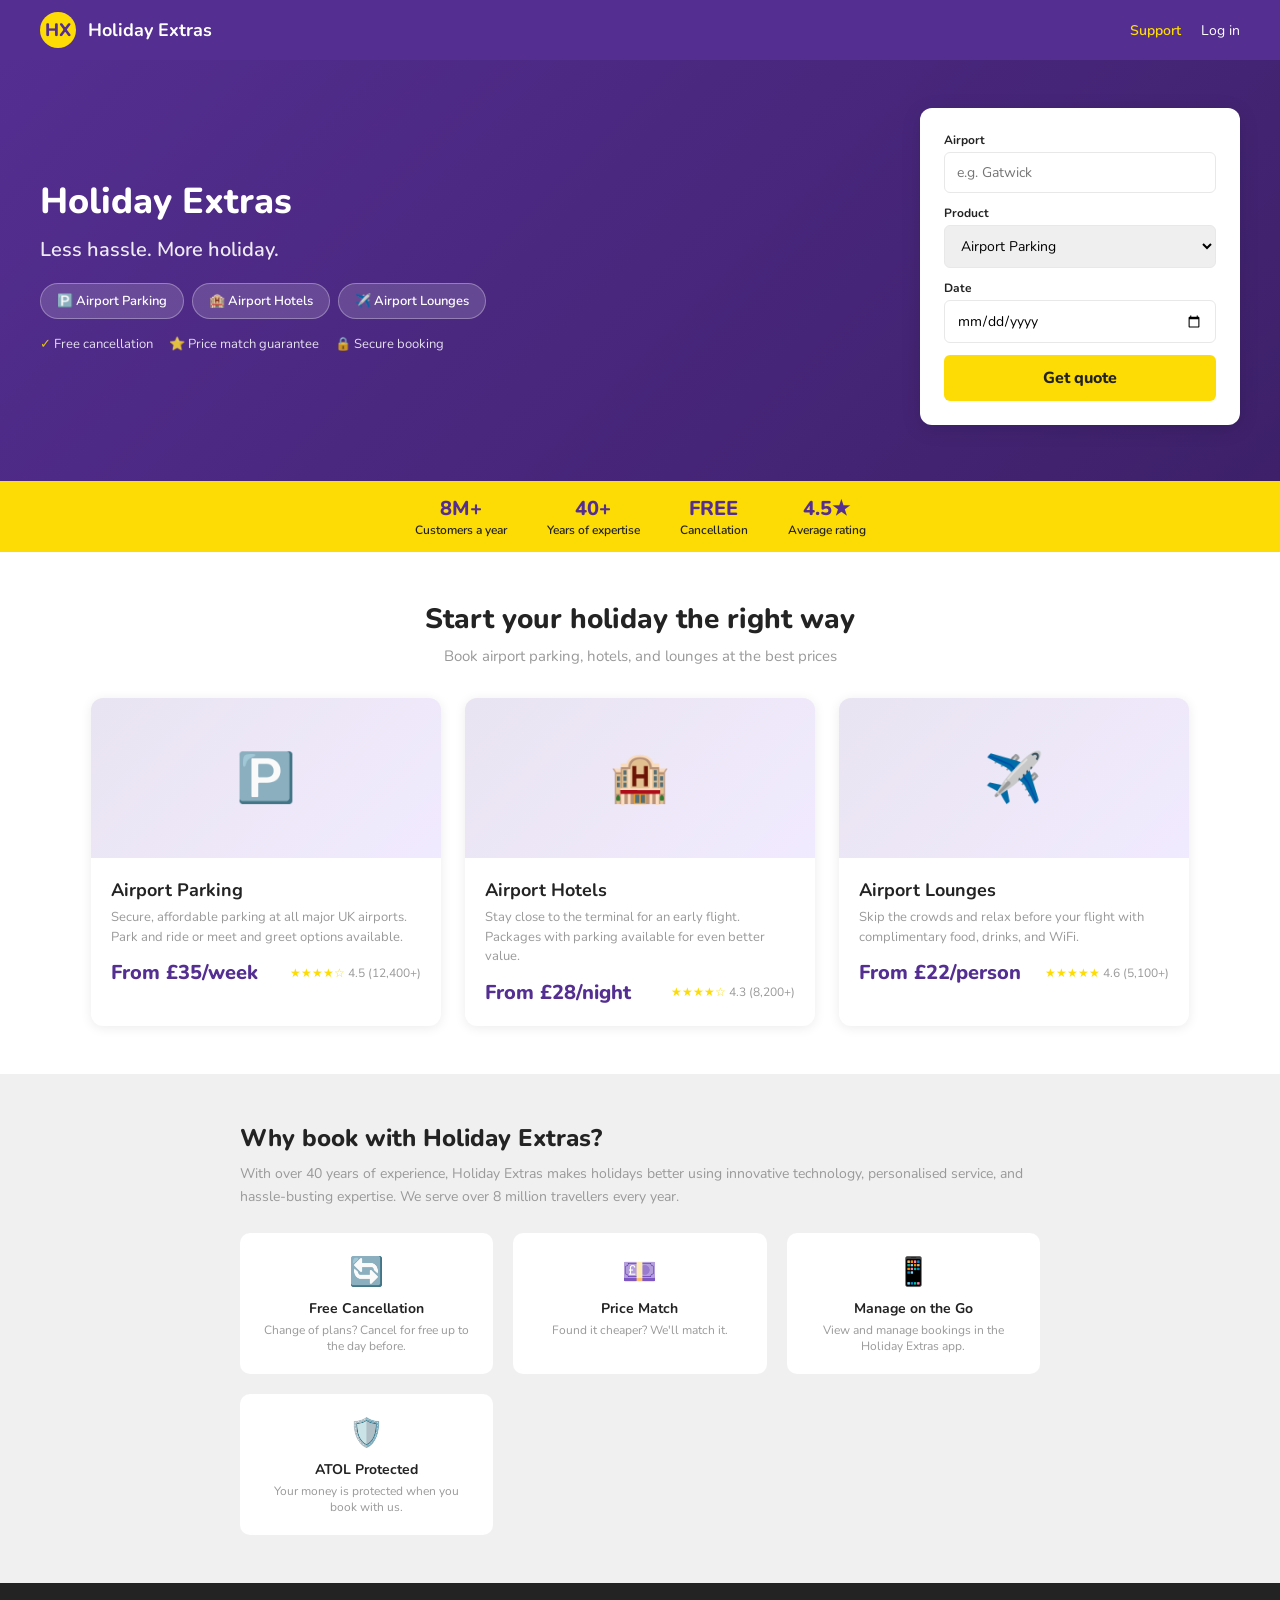
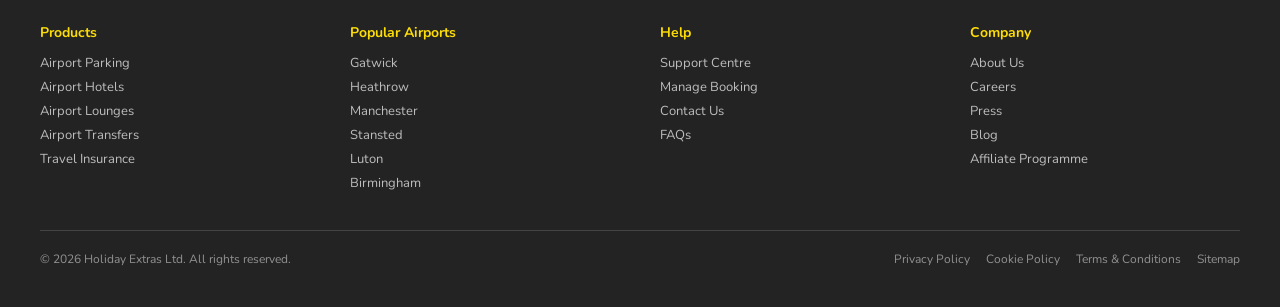
==== index.html @ 8c260bd1 "Create index.html" ====
<!DOCTYPE html>
<html lang="en">
<head>
<meta charset="UTF-8">
<meta name="viewport" content="width=device-width, initial-scale=1.0">
<title>Holiday Extras | Less hassle. More holiday.</title>
<link href="https://fonts.googleapis.com/css2?family=Nunito:wght@400;600;700;800&display=swap" rel="stylesheet">
<style>
*{margin:0;padding:0;box-sizing:border-box}
:root{--purple:#542E91;--purple-dark:#3D2069;--yellow:#FDDC06;--white:#FFFFFF;--off-white:#F0F0F0;--black:#232323;--blue:#3AA6FF;--green:#00B0A6;--orange:#FFB55F;--red:#FF5F68;--violet:#925FFF;--grey-light:#E8E8E8;--grey-mid:#999}
body{font-family:'Nunito',sans-serif;color:var(--black);background:var(--white)}
a{text-decoration:none;color:inherit}
.nav{background:var(--purple);padding:12px 20px}
.nav-inner{max-width:1200px;margin:0 auto;display:flex;align-items:center;justify-content:space-between}
.logo{display:flex;align-items:center;gap:12px;cursor:pointer}
.logo-circle{width:36px;height:36px;background:var(--yellow);border-radius:50%;display:flex;align-items:center;justify-content:center;font-size:18px;font-weight:800;color:var(--purple)}
.logo span{color:var(--white);font-weight:700;font-size:18px}
.nav-links{display:flex;align-items:center;gap:20px}
.nav-links a{color:var(--white);font-size:14px}
.nav-links a.yellow{color:var(--yellow);font-weight:600}
.hero{background:linear-gradient(135deg,var(--purple) 0%,var(--purple-dark) 100%);padding:48px 20px 56px;color:var(--white)}
.hero-inner{max-width:1200px;margin:0 auto;display:flex;flex-wrap:wrap;gap:40px;align-items:center}
.hero-text{flex:1 1 400px}
.hero-text h1{font-size:36px;font-weight:800;margin-bottom:12px;line-height:1.2}
.hero-text p{font-size:20px;margin-bottom:20px;opacity:0.9;font-weight:600}
.hero-badges{display:flex;gap:8px;flex-wrap:wrap;margin-bottom:16px}
.hero-badges a{background:rgba(255,255,255,0.15);border:1px solid rgba(255,255,255,0.3);color:var(--white);padding:8px 16px;border-radius:20px;font-size:13px;font-weight:600;display:inline-block}
.hero-badges a:hover{background:rgba(255,255,255,0.25)}
.trust-icons{display:flex;gap:16px;flex-wrap:wrap;margin-top:8px;font-size:13px;opacity:0.85}
.trust-icons span .ic{color:var(--yellow)}
.search-box{flex:0 0 auto;background:var(--white);border-radius:12px;padding:24px;box-shadow:0 4px 20px rgba(0,0,0,0.12);max-width:500px;min-width:320px}
.search-box label{font-size:12px;font-weight:700;color:var(--black);display:block;margin-bottom:4px}
.search-box input,.search-box select{width:100%;padding:10px 12px;border:1px solid var(--grey-light);border-radius:6px;font-size:14px;font-family:'Nunito',sans-serif;margin-bottom:12px}
.btn-yellow{width:100%;padding:12px;background:var(--yellow);color:var(--black);border:none;border-radius:6px;font-size:16px;font-weight:800;cursor:pointer;font-family:'Nunito',sans-serif}
.btn-yellow:hover{filter:brightness(0.95)}
.trust-bar{background:var(--yellow);padding:14px 20px}
.trust-bar-inner{max-width:1200px;margin:0 auto;display:flex;justify-content:center;gap:40px;flex-wrap:wrap}
.trust-stat{text-align:center}
.trust-stat .num{font-weight:800;font-size:20px;color:var(--purple)}
.trust-stat .lbl{font-size:12px;color:var(--black);font-weight:600}
.section{padding:48px 20px;max-width:1200px;margin:0 auto}
.section h2{font-size:28px;font-weight:800;margin-bottom:8px;text-align:center}
.section .sub{text-align:center;color:var(--grey-mid);margin-bottom:32px;font-size:15px}
.cards{display:flex;gap:24px;flex-wrap:wrap;justify-content:center}
.card{background:var(--white);border-radius:12px;overflow:hidden;box-shadow:0 2px 12px rgba(0,0,0,0.08);flex:1 1 280px;max-width:350px;transition:transform 0.2s}
.card:hover{transform:translateY(-4px)}
.card-img{height:160px;background:linear-gradient(135deg,rgba(84,46,145,0.13),rgba(146,95,255,0.13));display:flex;align-items:center;justify-content:center;font-size:48px}
.card-body{padding:20px}
.card-body h3{margin-bottom:6px;font-size:18px;font-weight:700}
.card-body p{margin-bottom:12px;font-size:13px;color:var(--grey-mid);line-height:1.5}
.card-footer{display:flex;justify-content:space-between;align-items:center}
.card-price{font-size:20px;font-weight:800;color:var(--purple)}
.card-rating{font-size:12px;color:var(--grey-mid)}
.card-rating .stars{color:var(--yellow)}
.section-grey{background:var(--off-white);padding:48px 20px}
.section-grey-inner{max-width:800px;margin:0 auto}
.section-grey h2{font-size:24px;font-weight:800;margin-bottom:8px}
.section-grey p{color:var(--grey-mid);font-size:14px;line-height:1.7;margin-bottom:24px}
.features{display:grid;grid-template-columns:repeat(auto-fit,minmax(200px,1fr));gap:20px}
.feature{background:var(--white);border-radius:10px;padding:20px;text-align:center}
.feature .icon{font-size:28px;margin-bottom:8px}
.feature .ft{font-weight:700;font-size:14px;margin-bottom:4px}
.feature .fd{font-size:12px;color:var(--grey-mid)}
footer{background:var(--black);color:var(--white);padding:40px 20px}
.footer-inner{max-width:1200px;margin:0 auto}
.footer-cols{display:flex;flex-wrap:wrap;gap:40px;margin-bottom:32px}
.footer-col{flex:1 1 160px}
.footer-col h4{font-weight:700;font-size:14px;margin-bottom:12px;color:var(--yellow)}
.footer-col div{font-size:13px;color:rgba(255,255,255,0.7);margin-bottom:6px;cursor:pointer}
.footer-col div:hover{color:var(--white)}
.footer-bottom{border-top:1px solid rgba(255,255,255,0.15);padding-top:20px;display:flex;justify-content:space-between;flex-wrap:wrap;gap:12px;font-size:12px;color:rgba(255,255,255,0.5)}
.footer-links{display:flex;gap:16px}
.footer-links span{cursor:pointer}
@media(max-width:768px){.hero-inner{flex-direction:column}.search-box{min-width:auto;width:100%}.cards{flex-direction:column;align-items:center}.card{max-width:100%}}
</style>
</head>
<body>
<nav class="nav"><div class="nav-inner"><a href="index.html" class="logo"><div class="logo-circle">HX</div><span>Holiday Extras</span></a><div class="nav-links"><a class="yellow" href="#">Support</a><a href="#">Log in</a></div></div></nav>
<section class="hero"><div class="hero-inner"><div class="hero-text"><h1>Holiday Extras</h1><p>Less hassle. More holiday.</p><div class="hero-badges"><a href="gatwick-airport-parking.html">&#x1f17f;&#xfe0f; Airport Parking</a><a href="gatwick-airport-hotels.html">&#x1f3e8; Airport Hotels</a><a href="gatwick-airport-lounges.html">&#x2708;&#xfe0f; Airport Lounges</a></div><div class="trust-icons"><span><span class="ic">&#10003;</span> Free cancellation</span><span><span class="ic">&#x2b50;</span> Price match guarantee</span><span><span class="ic">&#x1f512;</span> Secure booking</span></div></div><div class="search-box"><label>Airport</label><input placeholder="e.g. Gatwick"><label>Product</label><select><option>Airport Parking</option><option>Airport Hotels</option><option>Airport Lounges</option></select><label>Date</label><input type="date"><button class="btn-yellow">Get quote</button></div></div></section>
<div class="trust-bar"><div class="trust-bar-inner"><div class="trust-stat"><div class="num">8M+</div><div class="lbl">Customers a year</div></div><div class="trust-stat"><div class="num">40+</div><div class="lbl">Years of expertise</div></div><div class="trust-stat"><div class="num">FREE</div><div class="lbl">Cancellation</div></div><div class="trust-stat"><div class="num">4.5&#9733;</div><div class="lbl">Average rating</div></div></div></div>
<section class="section"><h2>Start your holiday the right way</h2><p class="sub">Book airport parking, hotels, and lounges at the best prices</p><div class="cards"><a href="gatwick-airport-parking.html" class="card"><div class="card-img">&#x1f17f;&#xfe0f;</div><div class="card-body"><h3>Airport Parking</h3><p>Secure, affordable parking at all major UK airports. Park and ride or meet and greet options available.</p><div class="card-footer"><span class="card-price">From &pound;35/week</span><span class="card-rating"><span class="stars">&#9733;&#9733;&#9733;&#9733;&#9734;</span> 4.5 (12,400+)</span></div></div></a><a href="gatwick-airport-hotels.html" class="card"><div class="card-img">&#x1f3e8;</div><div class="card-body"><h3>Airport Hotels</h3><p>Stay close to the terminal for an early flight. Packages with parking available for even better value.</p><div class="card-footer"><span class="card-price">From &pound;28/night</span><span class="card-rating"><span class="stars">&#9733;&#9733;&#9733;&#9733;&#9734;</span> 4.3 (8,200+)</span></div></div></a><a href="gatwick-airport-lounges.html" class="card"><div class="card-img">&#x2708;&#xfe0f;</div><div class="card-body"><h3>Airport Lounges</h3><p>Skip the crowds and relax before your flight with complimentary food, drinks, and WiFi.</p><div class="card-footer"><span class="card-price">From &pound;22/person</span><span class="card-rating"><span class="stars">&#9733;&#9733;&#9733;&#9733;&#9733;</span> 4.6 (5,100+)</span></div></div></a></div></section>
<section class="section-grey"><div class="section-grey-inner"><h2>Why book with Holiday Extras?</h2><p>With over 40 years of experience, Holiday Extras makes holidays better using innovative technology, personalised service, and hassle-busting expertise. We serve over 8 million travellers every year.</p><div class="features"><div class="feature"><div class="icon">&#x1f504;</div><div class="ft">Free Cancellation</div><div class="fd">Change of plans? Cancel for free up to the day before.</div></div><div class="feature"><div class="icon">&#x1f4b7;</div><div class="ft">Price Match</div><div class="fd">Found it cheaper? We'll match it.</div></div><div class="feature"><div class="icon">&#x1f4f1;</div><div class="ft">Manage on the Go</div><div class="fd">View and manage bookings in the Holiday Extras app.</div></div><div class="feature"><div class="icon">&#x1f6e1;&#xfe0f;</div><div class="ft">ATOL Protected</div><div class="fd">Your money is protected when you book with us.</div></div></div></div></section>
<footer><div class="footer-inner"><div class="footer-cols"><div class="footer-col"><h4>Products</h4><div>Airport Parking</div><div>Airport Hotels</div><div>Airport Lounges</div><div>Airport Transfers</div><div>Travel Insurance</div></div><div class="footer-col"><h4>Popular Airports</h4><div>Gatwick</div><div>Heathrow</div><div>Manchester</div><div>Stansted</div><div>Luton</div><div>Birmingham</div></div><div class="footer-col"><h4>Help</h4><div>Support Centre</div><div>Manage Booking</div><div>Contact Us</div><div>FAQs</div></div><div class="footer-col"><h4>Company</h4><div>About Us</div><div>Careers</div><div>Press</div><div>Blog</div><div>Affiliate Programme</div></div></div><div class="footer-bottom"><div>&copy; 2026 Holiday Extras Ltd. All rights reserved.</div><div class="footer-links"><span>Privacy Policy</span><span>Cookie Policy</span><span>Terms &amp; Conditions</span><span>Sitemap</span></div></div></div></footer>
</body>
</html>
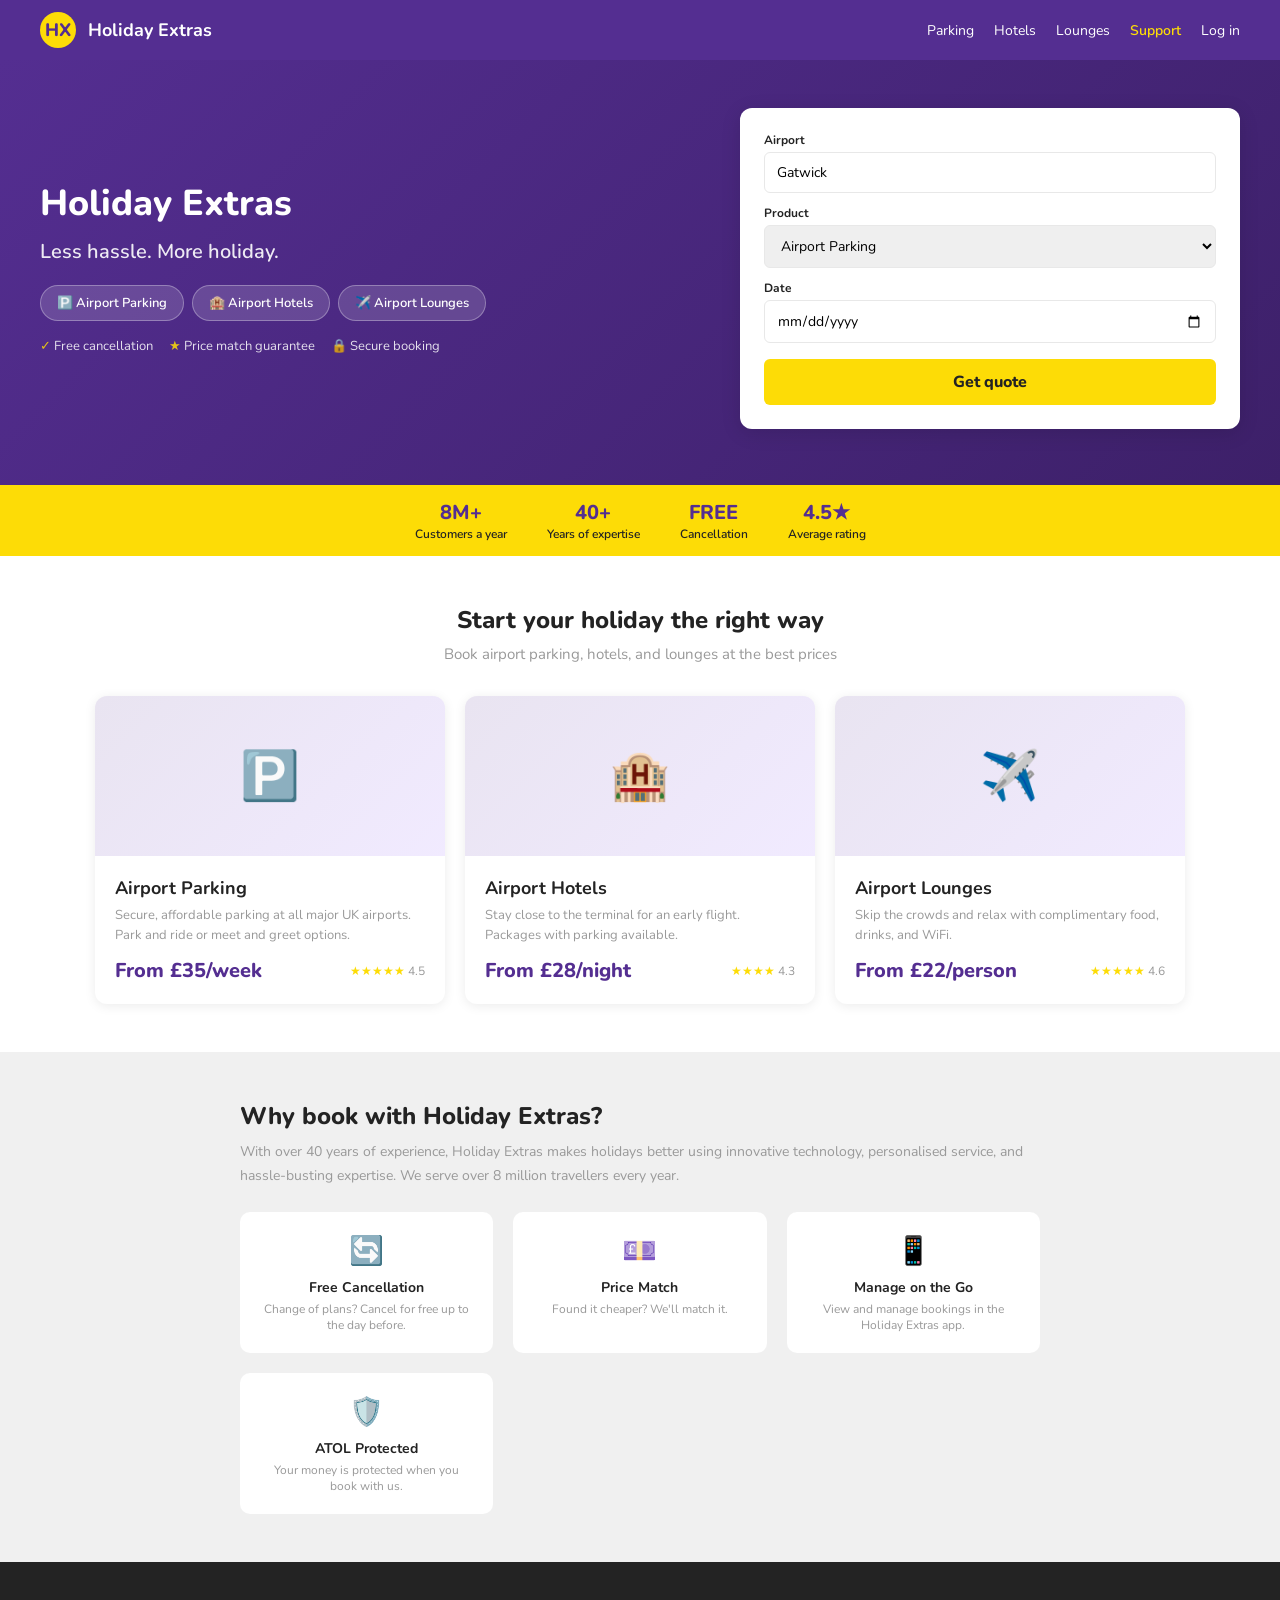
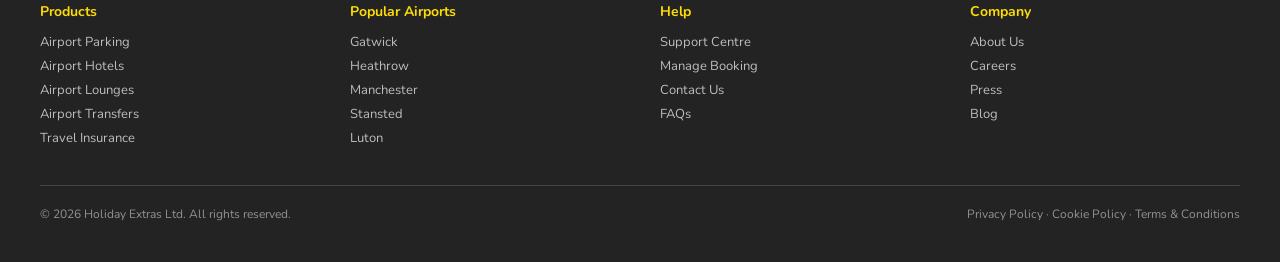
==== commit 21216333: "Create index.html" ====
--- a/index.html
+++ b/index.html
@@ -5,81 +5,69 @@
 <meta name="viewport" content="width=device-width, initial-scale=1.0">
 <title>Holiday Extras | Less hassle. More holiday.</title>
 <link href="https://fonts.googleapis.com/css2?family=Nunito:wght@400;600;700;800&display=swap" rel="stylesheet">
-<style>
-*{margin:0;padding:0;box-sizing:border-box}
-:root{--purple:#542E91;--purple-dark:#3D2069;--yellow:#FDDC06;--white:#FFFFFF;--off-white:#F0F0F0;--black:#232323;--blue:#3AA6FF;--green:#00B0A6;--orange:#FFB55F;--red:#FF5F68;--violet:#925FFF;--grey-light:#E8E8E8;--grey-mid:#999}
-body{font-family:'Nunito',sans-serif;color:var(--black);background:var(--white)}
-a{text-decoration:none;color:inherit}
-.nav{background:var(--purple);padding:12px 20px}
-.nav-inner{max-width:1200px;margin:0 auto;display:flex;align-items:center;justify-content:space-between}
-.logo{display:flex;align-items:center;gap:12px;cursor:pointer}
-.logo-circle{width:36px;height:36px;background:var(--yellow);border-radius:50%;display:flex;align-items:center;justify-content:center;font-size:18px;font-weight:800;color:var(--purple)}
-.logo span{color:var(--white);font-weight:700;font-size:18px}
-.nav-links{display:flex;align-items:center;gap:20px}
-.nav-links a{color:var(--white);font-size:14px}
-.nav-links a.yellow{color:var(--yellow);font-weight:600}
-.hero{background:linear-gradient(135deg,var(--purple) 0%,var(--purple-dark) 100%);padding:48px 20px 56px;color:var(--white)}
-.hero-inner{max-width:1200px;margin:0 auto;display:flex;flex-wrap:wrap;gap:40px;align-items:center}
-.hero-text{flex:1 1 400px}
-.hero-text h1{font-size:36px;font-weight:800;margin-bottom:12px;line-height:1.2}
-.hero-text p{font-size:20px;margin-bottom:20px;opacity:0.9;font-weight:600}
-.hero-badges{display:flex;gap:8px;flex-wrap:wrap;margin-bottom:16px}
-.hero-badges a{background:rgba(255,255,255,0.15);border:1px solid rgba(255,255,255,0.3);color:var(--white);padding:8px 16px;border-radius:20px;font-size:13px;font-weight:600;display:inline-block}
-.hero-badges a:hover{background:rgba(255,255,255,0.25)}
-.trust-icons{display:flex;gap:16px;flex-wrap:wrap;margin-top:8px;font-size:13px;opacity:0.85}
-.trust-icons span .ic{color:var(--yellow)}
-.search-box{flex:0 0 auto;background:var(--white);border-radius:12px;padding:24px;box-shadow:0 4px 20px rgba(0,0,0,0.12);max-width:500px;min-width:320px}
-.search-box label{font-size:12px;font-weight:700;color:var(--black);display:block;margin-bottom:4px}
-.search-box input,.search-box select{width:100%;padding:10px 12px;border:1px solid var(--grey-light);border-radius:6px;font-size:14px;font-family:'Nunito',sans-serif;margin-bottom:12px}
-.btn-yellow{width:100%;padding:12px;background:var(--yellow);color:var(--black);border:none;border-radius:6px;font-size:16px;font-weight:800;cursor:pointer;font-family:'Nunito',sans-serif}
-.btn-yellow:hover{filter:brightness(0.95)}
-.trust-bar{background:var(--yellow);padding:14px 20px}
-.trust-bar-inner{max-width:1200px;margin:0 auto;display:flex;justify-content:center;gap:40px;flex-wrap:wrap}
-.trust-stat{text-align:center}
-.trust-stat .num{font-weight:800;font-size:20px;color:var(--purple)}
-.trust-stat .lbl{font-size:12px;color:var(--black);font-weight:600}
-.section{padding:48px 20px;max-width:1200px;margin:0 auto}
-.section h2{font-size:28px;font-weight:800;margin-bottom:8px;text-align:center}
-.section .sub{text-align:center;color:var(--grey-mid);margin-bottom:32px;font-size:15px}
-.cards{display:flex;gap:24px;flex-wrap:wrap;justify-content:center}
-.card{background:var(--white);border-radius:12px;overflow:hidden;box-shadow:0 2px 12px rgba(0,0,0,0.08);flex:1 1 280px;max-width:350px;transition:transform 0.2s}
-.card:hover{transform:translateY(-4px)}
-.card-img{height:160px;background:linear-gradient(135deg,rgba(84,46,145,0.13),rgba(146,95,255,0.13));display:flex;align-items:center;justify-content:center;font-size:48px}
-.card-body{padding:20px}
-.card-body h3{margin-bottom:6px;font-size:18px;font-weight:700}
-.card-body p{margin-bottom:12px;font-size:13px;color:var(--grey-mid);line-height:1.5}
-.card-footer{display:flex;justify-content:space-between;align-items:center}
-.card-price{font-size:20px;font-weight:800;color:var(--purple)}
-.card-rating{font-size:12px;color:var(--grey-mid)}
-.card-rating .stars{color:var(--yellow)}
-.section-grey{background:var(--off-white);padding:48px 20px}
-.section-grey-inner{max-width:800px;margin:0 auto}
-.section-grey h2{font-size:24px;font-weight:800;margin-bottom:8px}
-.section-grey p{color:var(--grey-mid);font-size:14px;line-height:1.7;margin-bottom:24px}
-.features{display:grid;grid-template-columns:repeat(auto-fit,minmax(200px,1fr));gap:20px}
-.feature{background:var(--white);border-radius:10px;padding:20px;text-align:center}
-.feature .icon{font-size:28px;margin-bottom:8px}
-.feature .ft{font-weight:700;font-size:14px;margin-bottom:4px}
-.feature .fd{font-size:12px;color:var(--grey-mid)}
-footer{background:var(--black);color:var(--white);padding:40px 20px}
-.footer-inner{max-width:1200px;margin:0 auto}
-.footer-cols{display:flex;flex-wrap:wrap;gap:40px;margin-bottom:32px}
-.footer-col{flex:1 1 160px}
-.footer-col h4{font-weight:700;font-size:14px;margin-bottom:12px;color:var(--yellow)}
-.footer-col div{font-size:13px;color:rgba(255,255,255,0.7);margin-bottom:6px;cursor:pointer}
-.footer-col div:hover{color:var(--white)}
-.footer-bottom{border-top:1px solid rgba(255,255,255,0.15);padding-top:20px;display:flex;justify-content:space-between;flex-wrap:wrap;gap:12px;font-size:12px;color:rgba(255,255,255,0.5)}
-.footer-links{display:flex;gap:16px}
-.footer-links span{cursor:pointer}
-@media(max-width:768px){.hero-inner{flex-direction:column}.search-box{min-width:auto;width:100%}.cards{flex-direction:column;align-items:center}.card{max-width:100%}}
-</style>
+<link rel="stylesheet" href="styles.css">
 </head>
 <body>
-<nav class="nav"><div class="nav-inner"><a href="index.html" class="logo"><div class="logo-circle">HX</div><span>Holiday Extras</span></a><div class="nav-links"><a class="yellow" href="#">Support</a><a href="#">Log in</a></div></div></nav>
-<section class="hero"><div class="hero-inner"><div class="hero-text"><h1>Holiday Extras</h1><p>Less hassle. More holiday.</p><div class="hero-badges"><a href="gatwick-airport-parking.html">&#x1f17f;&#xfe0f; Airport Parking</a><a href="gatwick-airport-hotels.html">&#x1f3e8; Airport Hotels</a><a href="gatwick-airport-lounges.html">&#x2708;&#xfe0f; Airport Lounges</a></div><div class="trust-icons"><span><span class="ic">&#10003;</span> Free cancellation</span><span><span class="ic">&#x2b50;</span> Price match guarantee</span><span><span class="ic">&#x1f512;</span> Secure booking</span></div></div><div class="search-box"><label>Airport</label><input placeholder="e.g. Gatwick"><label>Product</label><select><option>Airport Parking</option><option>Airport Hotels</option><option>Airport Lounges</option></select><label>Date</label><input type="date"><button class="btn-yellow">Get quote</button></div></div></section>
-<div class="trust-bar"><div class="trust-bar-inner"><div class="trust-stat"><div class="num">8M+</div><div class="lbl">Customers a year</div></div><div class="trust-stat"><div class="num">40+</div><div class="lbl">Years of expertise</div></div><div class="trust-stat"><div class="num">FREE</div><div class="lbl">Cancellation</div></div><div class="trust-stat"><div class="num">4.5&#9733;</div><div class="lbl">Average rating</div></div></div></div>
-<section class="section"><h2>Start your holiday the right way</h2><p class="sub">Book airport parking, hotels, and lounges at the best prices</p><div class="cards"><a href="gatwick-airport-parking.html" class="card"><div class="card-img">&#x1f17f;&#xfe0f;</div><div class="card-body"><h3>Airport Parking</h3><p>Secure, affordable parking at all major UK airports. Park and ride or meet and greet options available.</p><div class="card-footer"><span class="card-price">From &pound;35/week</span><span class="card-rating"><span class="stars">&#9733;&#9733;&#9733;&#9733;&#9734;</span> 4.5 (12,400+)</span></div></div></a><a href="gatwick-airport-hotels.html" class="card"><div class="card-img">&#x1f3e8;</div><div class="card-body"><h3>Airport Hotels</h3><p>Stay close to the terminal for an early flight. Packages with parking available for even better value.</p><div class="card-footer"><span class="card-price">From &pound;28/night</span><span class="card-rating"><span class="stars">&#9733;&#9733;&#9733;&#9733;&#9734;</span> 4.3 (8,200+)</span></div></div></a><a href="gatwick-airport-lounges.html" class="card"><div class="card-img">&#x2708;&#xfe0f;</div><div class="card-body"><h3>Airport Lounges</h3><p>Skip the crowds and relax before your flight with complimentary food, drinks, and WiFi.</p><div class="card-footer"><span class="card-price">From &pound;22/person</span><span class="card-rating"><span class="stars">&#9733;&#9733;&#9733;&#9733;&#9733;</span> 4.6 (5,100+)</span></div></div></a></div></section>
-<section class="section-grey"><div class="section-grey-inner"><h2>Why book with Holiday Extras?</h2><p>With over 40 years of experience, Holiday Extras makes holidays better using innovative technology, personalised service, and hassle-busting expertise. We serve over 8 million travellers every year.</p><div class="features"><div class="feature"><div class="icon">&#x1f504;</div><div class="ft">Free Cancellation</div><div class="fd">Change of plans? Cancel for free up to the day before.</div></div><div class="feature"><div class="icon">&#x1f4b7;</div><div class="ft">Price Match</div><div class="fd">Found it cheaper? We'll match it.</div></div><div class="feature"><div class="icon">&#x1f4f1;</div><div class="ft">Manage on the Go</div><div class="fd">View and manage bookings in the Holiday Extras app.</div></div><div class="feature"><div class="icon">&#x1f6e1;&#xfe0f;</div><div class="ft">ATOL Protected</div><div class="fd">Your money is protected when you book with us.</div></div></div></div></section>
-<footer><div class="footer-inner"><div class="footer-cols"><div class="footer-col"><h4>Products</h4><div>Airport Parking</div><div>Airport Hotels</div><div>Airport Lounges</div><div>Airport Transfers</div><div>Travel Insurance</div></div><div class="footer-col"><h4>Popular Airports</h4><div>Gatwick</div><div>Heathrow</div><div>Manchester</div><div>Stansted</div><div>Luton</div><div>Birmingham</div></div><div class="footer-col"><h4>Help</h4><div>Support Centre</div><div>Manage Booking</div><div>Contact Us</div><div>FAQs</div></div><div class="footer-col"><h4>Company</h4><div>About Us</div><div>Careers</div><div>Press</div><div>Blog</div><div>Affiliate Programme</div></div></div><div class="footer-bottom"><div>&copy; 2026 Holiday Extras Ltd. All rights reserved.</div><div class="footer-links"><span>Privacy Policy</span><span>Cookie Policy</span><span>Terms &amp; Conditions</span><span>Sitemap</span></div></div></div></footer>
+<div id="hx-header"></div>
+
+<section class="hero">
+<div class="hero-inner">
+<div class="hero-text">
+<h1>Holiday Extras</h1>
+<p>Less hassle. More holiday.</p>
+<div class="hero-badges">
+<a href="gatwick-airport-parking.html">&#127359;&#65039; Airport Parking</a>
+<a href="gatwick-airport-hotels.html">&#127976; Airport Hotels</a>
+<a href="gatwick-airport-lounges.html">&#9992;&#65039; Airport Lounges</a>
+</div>
+<div class="hero-usp">
+<span><span class="icon">&check;</span> Free cancellation</span>
+<span><span class="icon">&starf;</span> Price match guarantee</span>
+<span><span class="icon">&#128274;</span> Secure booking</span>
+</div>
+</div>
+<div class="search-box">
+<label>Airport</label>
+<input type="text" placeholder="e.g. Gatwick" value="Gatwick">
+<label>Product</label>
+<select><option>Airport Parking</option><option>Airport Hotels</option><option>Airport Lounges</option></select>
+<label>Date</label>
+<input type="date">
+<button>Get quote</button>
+</div>
+</div>
+</section>
+
+<div id="hx-trust-bar"></div>
+
+<section class="section">
+<h2 style="text-align:center">Start your holiday the right way</h2>
+<p class="sub">Book airport parking, hotels, and lounges at the best prices</p>
+<div class="cards">
+<a href="gatwick-airport-parking.html" class="card"><div class="card-img">&#127359;&#65039;</div><div class="card-body"><h3>Airport Parking</h3><p>Secure, affordable parking at all major UK airports. Park and ride or meet and greet options.</p><div class="card-footer"><span class="price">From &pound;35/week</span><span class="rating"><span class="stars">&#9733;&#9733;&#9733;&#9733;&#9733;</span> 4.5</span></div></div></a>
+<a href="gatwick-airport-hotels.html" class="card"><div class="card-img">&#127976;</div><div class="card-body"><h3>Airport Hotels</h3><p>Stay close to the terminal for an early flight. Packages with parking available.</p><div class="card-footer"><span class="price">From &pound;28/night</span><span class="rating"><span class="stars">&#9733;&#9733;&#9733;&#9733;</span> 4.3</span></div></div></a>
+<a href="gatwick-airport-lounges.html" class="card"><div class="card-img">&#9992;&#65039;</div><div class="card-body"><h3>Airport Lounges</h3><p>Skip the crowds and relax with complimentary food, drinks, and WiFi.</p><div class="card-footer"><span class="price">From &pound;22/person</span><span class="rating"><span class="stars">&#9733;&#9733;&#9733;&#9733;&#9733;</span> 4.6</span></div></div></a>
+</div>
+</section>
+
+<section class="section-grey">
+<div class="section-grey-inner">
+<h2>Why book with Holiday Extras?</h2>
+<p>With over 40 years of experience, Holiday Extras makes holidays better using innovative technology, personalised service, and hassle-busting expertise. We serve over 8 million travellers every year.</p>
+<div class="features">
+<div class="feature"><div class="icon">&#128260;</div><div class="ft">Free Cancellation</div><div class="fd">Change of plans? Cancel for free up to the day before.</div></div>
+<div class="feature"><div class="icon">&#128183;</div><div class="ft">Price Match</div><div class="fd">Found it cheaper? We'll match it.</div></div>
+<div class="feature"><div class="icon">&#128241;</div><div class="ft">Manage on the Go</div><div class="fd">View and manage bookings in the Holiday Extras app.</div></div>
+<div class="feature"><div class="icon">&#128737;&#65039;</div><div class="ft">ATOL Protected</div><div class="fd">Your money is protected when you book with us.</div></div>
+</div>
+</div>
+</section>
+
+<div id="hx-footer"></div>
+
+<script src="components/header.js"></script>
+<script src="components/trust-bar.js"></script>
+<script src="components/footer.js"></script>
+<script src="search.js"></script>
 </body>
 </html>
--- a/styles.css
+++ b/styles.css
@@ -0,0 +1,155 @@
+/* Holiday Extras - Shared Styles */
+/* Brand colours and reset */
+*{margin:0;padding:0;box-sizing:border-box}
+:root{
+  --purple:#542E91;
+  --purple-dark:#3D2069;
+  --yellow:#FDDC06;
+  --white:#FFFFFF;
+  --off-white:#F0F0F0;
+  --black:#232323;
+  --grey-light:#E8E8E8;
+  --grey-mid:#999;
+  --blue:#3AA6FF;
+  --green:#00B0A6;
+  --orange:#FFB55F;
+  --red:#FF5F68;
+  --violet:#925FFF;
+}
+body{font-family:'Nunito',sans-serif;color:var(--black);background:var(--white)}
+a{text-decoration:none;color:inherit}
+
+/* Navigation */
+.nav{background:var(--purple);padding:12px 20px}
+.nav-inner{max-width:1200px;margin:0 auto;display:flex;align-items:center;justify-content:space-between}
+.logo{display:flex;align-items:center;gap:12px}
+.logo-circle{width:36px;height:36px;background:var(--yellow);border-radius:50%;display:flex;align-items:center;justify-content:center;font-size:18px;font-weight:800;color:var(--purple)}
+.logo span{color:var(--white);font-weight:700;font-size:18px}
+.nav-links{display:flex;align-items:center;gap:20px}
+.nav-links a{color:var(--white);font-size:14px}
+.nav-links a.yellow{color:var(--yellow);font-weight:600}
+
+/* Hero section */
+.hero{background:linear-gradient(135deg,var(--purple) 0%,var(--purple-dark) 100%);padding:48px 20px 56px;color:var(--white)}
+.hero-inner{max-width:1200px;margin:0 auto;display:flex;flex-wrap:wrap;gap:40px;align-items:center}
+.hero-text{flex:1 1 400px}
+.hero-text .back{color:var(--yellow);font-size:13px;display:inline-block;margin-bottom:12px;opacity:0.9}
+.hero-text h1{font-size:36px;font-weight:800;margin-bottom:12px;line-height:1.2}
+.hero-text p{font-size:20px;margin-bottom:20px;opacity:0.9;font-weight:600}
+.hero-badges{display:flex;gap:8px;flex-wrap:wrap;margin-bottom:16px}
+.hero-badges a,.hero-badges span.badge{background:rgba(255,255,255,0.15);border:1px solid rgba(255,255,255,0.3);color:var(--white);padding:8px 16px;border-radius:20px;font-size:13px;font-weight:600;display:inline-block}
+.hero-badges a:hover{background:rgba(255,255,255,0.25)}
+.hero-usp{display:flex;gap:16px;flex-wrap:wrap;margin-top:8px;font-size:13px;opacity:0.85}
+.hero-usp .icon{color:var(--yellow)}
+
+/* Search box */
+.search-box{background:var(--white);border-radius:12px;padding:24px;box-shadow:0 4px 20px rgba(0,0,0,0.12);max-width:500px;width:100%}
+.search-box label{font-size:12px;font-weight:700;color:var(--black);display:block;margin-bottom:4px}
+.search-box input,.search-box select{width:100%;padding:10px 12px;border:1px solid var(--grey-light);border-radius:6px;font-size:14px;font-family:'Nunito',sans-serif;margin-bottom:12px}
+.search-box button{width:100%;padding:12px;background:var(--yellow);color:var(--black);border:none;border-radius:6px;font-size:16px;font-weight:800;cursor:pointer;font-family:'Nunito',sans-serif;margin-top:4px}
+.search-box button:hover{filter:brightness(0.95)}
+
+/* Trust bar */
+.trust-bar{background:var(--yellow);padding:14px 20px}
+.trust-inner{max-width:1200px;margin:0 auto;display:flex;justify-content:center;gap:40px;flex-wrap:wrap}
+.trust-stat{text-align:center}
+.trust-stat .num{font-weight:800;font-size:20px;color:var(--purple)}
+.trust-stat .lbl{font-size:12px;color:var(--black);font-weight:600}
+
+/* Content sections */
+.section{padding:48px 20px;max-width:1200px;margin:0 auto}
+.section h2{font-size:24px;font-weight:800;color:var(--black);margin-bottom:8px}
+.section .sub{text-align:center;color:var(--grey-mid);margin-bottom:32px;font-size:15px}
+.section .intro{color:var(--grey-mid);margin-bottom:24px;font-size:14px}
+
+/* Grey section */
+.section-grey{background:var(--off-white);padding:48px 20px}
+.section-grey-inner{max-width:800px;margin:0 auto}
+.section-grey-inner h2{font-size:24px;font-weight:800;color:var(--black);margin-bottom:8px}
+.section-grey-inner p{color:var(--grey-mid);font-size:14px;line-height:1.7;margin-bottom:24px}
+.section-alt{background:var(--off-white);padding:48px 20px}
+.section-alt-inner{max-width:800px;margin:0 auto}
+.section-alt-inner h2{font-size:22px;font-weight:800;color:var(--black);margin-bottom:20px}
+.section-alt-inner p{font-size:14px;color:var(--grey-mid);line-height:1.7;margin-bottom:16px}
+
+/* Cards */
+.cards{display:flex;gap:20px;flex-wrap:wrap;justify-content:center}
+.card{background:var(--white);border-radius:12px;overflow:hidden;box-shadow:0 2px 12px rgba(0,0,0,0.08);flex:1 1 280px;max-width:350px;cursor:pointer;transition:transform 0.2s}
+.card:hover{transform:translateY(-2px)}
+.card-img{height:160px;background:linear-gradient(135deg,rgba(84,46,145,0.13),rgba(146,95,255,0.13));display:flex;align-items:center;justify-content:center;font-size:48px}
+.card-body{padding:20px}
+.card-body h3{margin:0 0 6px;font-size:18px;font-weight:700;color:var(--black)}
+.card-body p{margin:0 0 12px;font-size:13px;color:var(--grey-mid);line-height:1.5}
+.card-footer{display:flex;justify-content:space-between;align-items:center}
+.card-footer .price{font-size:20px;font-weight:800;color:var(--purple)}
+.card-footer .rating{font-size:12px;color:var(--grey-mid)}
+.card-footer .stars{color:var(--yellow)}
+
+/* Detail layout (product pages) */
+.detail-wrap{display:flex;gap:32px;flex-wrap:wrap;margin-top:16px}
+.detail-text{flex:1 1 350px}
+.detail-text p{font-size:14px;color:var(--grey-mid);line-height:1.7;margin-bottom:16px}
+.info-text{font-size:14px;color:var(--grey-mid);line-height:1.7;margin-bottom:16px}
+
+/* Features grid */
+.features{display:grid;grid-template-columns:repeat(auto-fit,minmax(200px,1fr));gap:20px}
+.feature{background:var(--white);border-radius:10px;padding:20px;text-align:center}
+.feature .icon{font-size:28px;margin-bottom:8px}
+.feature .ft{font-weight:700;font-size:14px;color:var(--black);margin-bottom:4px}
+.feature .fd{font-size:12px;color:var(--grey-mid)}
+.feature-inline{display:flex;align-items:center;gap:8px;font-size:13px;color:var(--black)}
+
+/* Price card */
+.price-card{flex:0 0 280px;background:var(--white);border:2px solid var(--purple);border-radius:12px;padding:24px;text-align:center}
+.price-card .from{font-size:14px;color:var(--grey-mid);margin-bottom:4px}
+.price-card .amount{font-size:36px;font-weight:800;color:var(--purple);margin-bottom:4px}
+.price-card .per{font-size:13px;color:var(--grey-mid);margin-bottom:16px}
+.price-card .stars{display:flex;align-items:center;justify-content:center;gap:4px;margin-bottom:16px}
+.price-card .stars span:first-child{color:var(--yellow);font-size:16px}
+.price-card .stars span:last-child{font-size:13px;color:var(--grey-mid)}
+.price-card button{width:100%;padding:12px;background:var(--yellow);color:var(--black);border:none;border-radius:6px;font-size:15px;font-weight:800;cursor:pointer;font-family:'Nunito',sans-serif}
+
+/* Package cards */
+.package-cards{display:flex;gap:16px;flex-wrap:wrap;margin-top:20px}
+.pkg-card{flex:1 1 220px;background:var(--off-white);border-radius:10px;padding:20px;text-align:center}
+.pkg-card .pkg-title{font-weight:700;font-size:15px;color:var(--purple);margin-bottom:8px}
+.pkg-card .pkg-desc{font-size:13px;color:var(--grey-mid);margin-bottom:12px;line-height:1.5}
+.pkg-card .pkg-price{font-size:22px;font-weight:800;color:var(--purple)}
+.pkg-card .pkg-per{font-size:12px;color:var(--grey-mid)}
+
+/* FAQ accordion */
+.faq-item{border-bottom:1px solid var(--grey-light)}
+.faq-q{padding:16px 0;cursor:pointer;display:flex;justify-content:space-between;align-items:center}
+.faq-q span{font-weight:700;font-size:15px;color:var(--black)}
+.faq-q .toggle{color:var(--purple);font-size:18px;font-weight:700}
+.faq-a{display:none;margin:0 0 16px;font-size:14px;color:var(--grey-mid);line-height:1.6}
+.faq-item.open .faq-a{display:block}
+
+/* Footer */
+footer{background:var(--black);color:var(--white);padding:40px 20px}
+.footer-inner{max-width:1200px;margin:0 auto}
+.footer-cols{display:flex;flex-wrap:wrap;gap:40px;margin-bottom:32px}
+.footer-col{flex:1 1 160px}
+.footer-col .title{font-weight:700;font-size:14px;margin-bottom:12px;color:var(--yellow)}
+.footer-col div{font-size:13px;color:rgba(255,255,255,0.7);margin-bottom:6px;cursor:pointer}
+.footer-col div:hover{color:var(--white)}
+.footer-col a{color:rgba(255,255,255,0.7)}
+.footer-col a:hover{color:var(--white)}
+.footer-bottom{border-top:1px solid rgba(255,255,255,0.15);padding-top:20px;display:flex;justify-content:space-between;flex-wrap:wrap;gap:12px}
+.footer-bottom span{font-size:12px;color:rgba(255,255,255,0.5)}
+
+/* Responsive */
+@media(max-width:768px){
+  .hero-inner{flex-direction:column}
+  .search-box{max-width:100%;min-width:auto;width:100%}
+  .cards{flex-direction:column}
+  .card{max-width:100%}
+  .detail-wrap{flex-direction:column}
+  .price-card{flex:1 1 100%}
+  .features{grid-template-columns:1fr}
+  .footer-cols{flex-direction:column}
+  .trust-inner{gap:20px}
+  .package-cards{flex-direction:column}
+  .nav-links{gap:10px}
+  .nav-links a{font-size:12px}
+}
